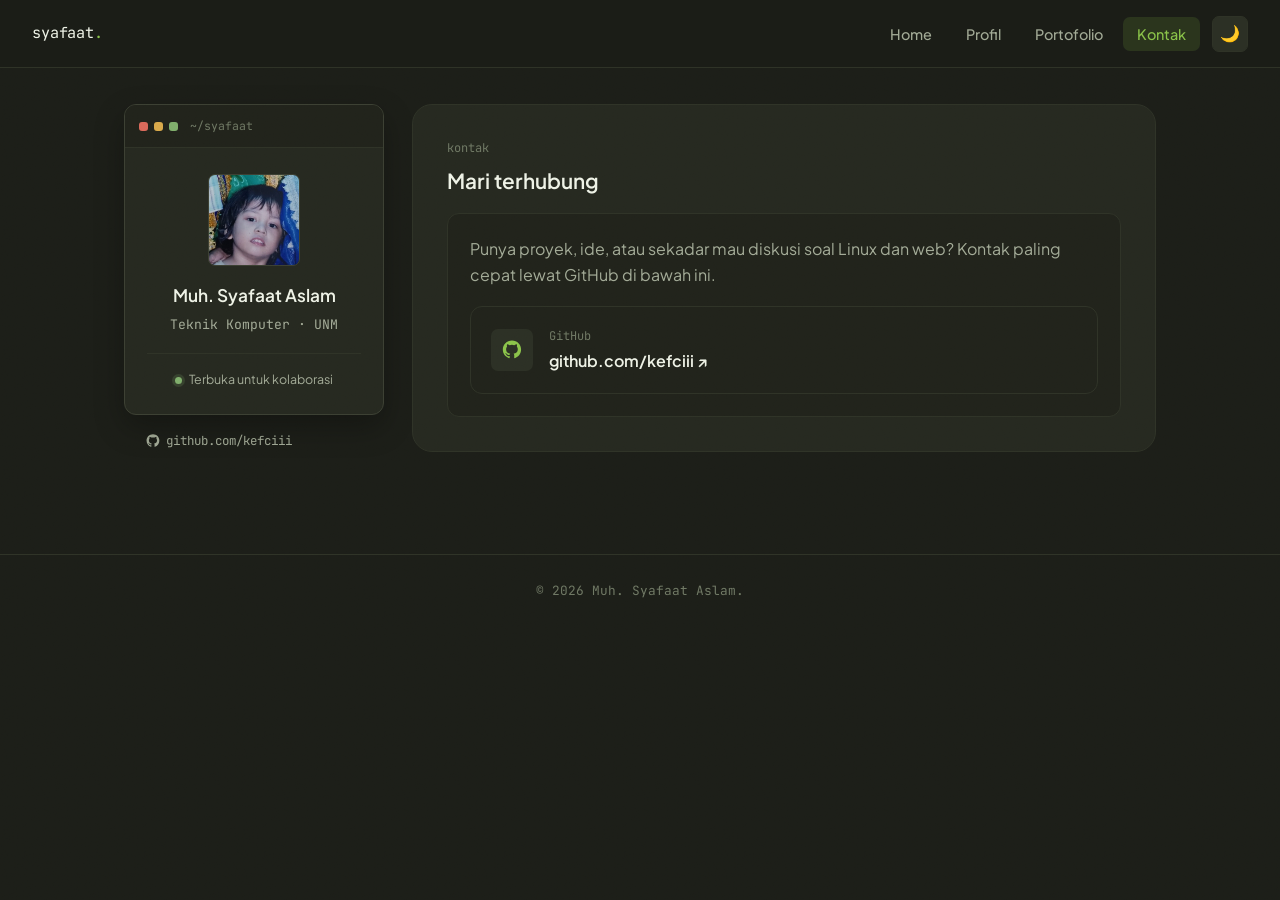
==== kontak.html @ 9907d19d "Portofolio" ====
<!DOCTYPE html>
<html lang="id">
<head>
    <meta charset="UTF-8">
    <meta name="viewport" content="width=device-width, initial-scale=1.0">
    <title>Kontak — Muh. Syafaat Aslam</title>
    <meta name="description" content="Hubungi Muh. Syafaat Aslam, mahasiswa Teknik Komputer UNM, lewat GitHub.">
    <meta name="theme-color" content="#16140f">
    <link rel="icon" type="image/svg+xml" href="favicon.svg">
    <link rel="stylesheet" href="style.css" type="text/css">
</head>
<body>

    <a href="#rightcolumn" class="skip-link">Lewati ke konten utama</a>

    <nav id="menu">
        <a href="index.html" class="brand">syafaat<span>.</span></a>
        <div class="nav-right">
        <ul class="nav-links">
            <li><a href="index.html">Home</a></li>
            <li><a href="profil.html">Profil</a></li>
            <li><a href="portofolio.html">Portofolio</a></li>
            <li><a href="kontak.html">Kontak</a></li>
        </ul>
        <button id="theme-toggle" class="theme-toggle-btn" type="button" aria-label="Ganti tema">🌙</button>
        </div>
    </nav>

    <div id="wrapper">
        <div id="leftcolumn">
            <aside class="profile-card">
                <div class="card-chrome">
                    <span class="dot red"></span>
                    <span class="dot yellow"></span>
                    <span class="dot green"></span>
                    <span class="chrome-label">~/syafaat</span>
                </div>
                <div class="profile-body">
                    <div class="avatar"><img src="foto_profil.jpg" alt="Foto Muh. Syafaat Aslam"></div>
                    <b>Muh. Syafaat Aslam</b>
                    <p class="infotext">Teknik Komputer · UNM</p>
                    <div class="status-row">
                        <span class="status-dot"></span>
                        <span>Terbuka untuk kolaborasi</span>
                    </div>
                </div>
            </aside>
            <a href="https://github.com/kefciii" target="_blank" rel="noopener noreferrer" class="sidebar-link" style="margin-left: 22px;">
                <svg viewBox="0 0 24 24" fill="currentColor" aria-hidden="true"><path d="M12 .5C5.73.5.98 5.24.98 11.52c0 4.84 3.14 8.94 7.49 10.39.55.1.75-.24.75-.53 0-.26-.01-1.13-.02-2.05-3.05.66-3.7-1.3-3.7-1.3-.5-1.27-1.22-1.6-1.22-1.6-.99-.68.08-.67.08-.67 1.1.08 1.68 1.13 1.68 1.13.98 1.67 2.56 1.19 3.19.91.1-.71.38-1.19.7-1.46-2.44-.28-5-1.22-5-5.43 0-1.2.43-2.18 1.13-2.94-.11-.28-.49-1.4.11-2.92 0 0 .92-.3 3.02 1.12a10.5 10.5 0 0 1 5.5 0c2.1-1.42 3.02-1.12 3.02-1.12.6 1.52.22 2.64.11 2.92.7.76 1.13 1.74 1.13 2.94 0 4.22-2.57 5.15-5.02 5.42.39.34.74 1 .74 2.03 0 1.47-.01 2.65-.01 3.01 0 .29.2.64.76.53 4.34-1.45 7.48-5.55 7.48-10.39C23.02 5.24 18.27.5 12 .5Z"/></svg>
                github.com/kefciii
            </a>
        </div>

        <main id="rightcolumn" tabindex="-1">
            <section id="kontak" class="content-section">
                <span class="section-kicker">kontak</span>
                <h2>Mari terhubung</h2>
                <div class="transparent-box">
                    <p>Punya proyek, ide, atau sekadar mau diskusi soal Linux dan web? Kontak paling cepat lewat GitHub di bawah ini.</p>

                    <a href="https://github.com/kefciii" target="_blank" class="contact-card">
                        <span class="contact-icon">
                            <svg viewBox="0 0 24 24" fill="currentColor" aria-hidden="true"><path d="M12 .5C5.73.5.98 5.24.98 11.52c0 4.84 3.14 8.94 7.49 10.39.55.1.75-.24.75-.53 0-.26-.01-1.13-.02-2.05-3.05.66-3.7-1.3-3.7-1.3-.5-1.27-1.22-1.6-1.22-1.6-.99-.68.08-.67.08-.67 1.1.08 1.68 1.13 1.68 1.13.98 1.67 2.56 1.19 3.19.91.1-.71.38-1.19.7-1.46-2.44-.28-5-1.22-5-5.43 0-1.2.43-2.18 1.13-2.94-.11-.28-.49-1.4.11-2.92 0 0 .92-.3 3.02 1.12a10.5 10.5 0 0 1 5.5 0c2.1-1.42 3.02-1.12 3.02-1.12.6 1.52.22 2.64.11 2.92.7.76 1.13 1.74 1.13 2.94 0 4.22-2.57 5.15-5.02 5.42.39.34.74 1 .74 2.03 0 1.47-.01 2.65-.01 3.01 0 .29.2.64.76.53 4.34-1.45 7.48-5.55 7.48-10.39C23.02 5.24 18.27.5 12 .5Z"/></svg>
                        </span>
                        <span class="contact-meta">
                            <span class="contact-label">GitHub</span>
                            <span class="contact-value">github.com/kefciii ↗</span>
                        </span>
                    </a>
                </div>
            </section>
        </main>
    </div>

    <div class="footer">
        © 2026 Muh. Syafaat Aslam.
    </div>

    <script src="script.js" defer></script>
</body>
</html>
---- style.css ----
@import url('https://fonts.googleapis.com/css2?family=Plus+Jakarta+Sans:wght@400;500;600;700&family=JetBrains+Mono:wght@400;500;600&display=swap');

:root {
    --bg: #1c1e18;
    --bg-soft: #21231b;
    --card: #262920;
    --card-alt: #2c3025;
    --border: #3c4033;
    --border-soft: #2f3327;
    --text-main: #eef2e6;
    --text-muted: #a3ab97;
    --text-faint: #6f7864;
    --accent: #8bc34a;
    --accent-dim: #6ea23a;
    --accent-soft: rgba(139, 195, 74, 0.14);
    --accent-shadow: rgba(139, 195, 74, 0.24);
    --sans: 'Plus Jakarta Sans', sans-serif;
    --mono: 'JetBrains Mono', ui-monospace, monospace;
    --radius-lg: 20px;
    --radius-md: 12px;
    --radius-sm: 7px;

    color-scheme: dark;
    transition: background-color 0.25s ease, color 0.25s ease, border-color 0.25s ease;
}

/* ---------- LIGHT THEME ---------- */
:root[data-theme="light"] {
    color-scheme: light;
    --bg: #f5f6f1;
    --bg-soft: #eceee6;
    --card: #ffffff;
    --card-alt: #eef0e8;
    --border: #d8dccd;
    --border-soft: #e4e7dc;
    --text-main: #1c1e18;
    --text-muted: #52584a;
    --text-faint: #838c74;
    --accent: #5c9a2c;
    --accent-dim: #4a7d23;
    --accent-soft: rgba(92, 154, 44, 0.12);
    --accent-shadow: rgba(92, 154, 44, 0.18);
}

* {
    margin: 0;
    padding: 0;
    box-sizing: border-box;
}

html {
    scroll-behavior: smooth;
}

body {
    background-color: var(--bg);
    color: var(--text-main);
    font-family: var(--sans);
    line-height: 1.6;
    overflow-x: hidden;
    position: relative;
}

/* subtle grain overlay to break flat digital surfaces */
body::before {
    content: "";
    position: fixed;
    inset: 0;
    z-index: 3;
    pointer-events: none;
    opacity: 0.05;
    mix-blend-mode: overlay;
    background-image: url("data:image/svg+xml,%3Csvg xmlns='http://www.w3.org/2000/svg' width='120' height='120'%3E%3Cfilter id='n'%3E%3CfeTurbulence type='fractalNoise' baseFrequency='0.9' numOctaves='2' stitchTiles='stitch'/%3E%3C/filter%3E%3Crect width='100%25' height='100%25' filter='url(%23n)'/%3E%3C/svg%3E");
}

@keyframes fadeInUp {
    from { opacity: 0; transform: translateY(16px); }
    to { opacity: 1; transform: translateY(0); }
}

.content-section, .profile-card {
    animation: fadeInUp 0.5s ease-out both;
}

.skip-link {
    position: absolute;
    left: 12px;
    top: -60px;
    background: var(--accent);
    color: #1c1e18;
    font-family: var(--mono);
    font-size: 0.85rem;
    font-weight: 600;
    padding: 10px 16px;
    border-radius: var(--radius-sm);
    z-index: 2000;
    transition: top 0.2s ease;
}

.skip-link:focus {
    top: 12px;
}

:focus-visible {
    outline: 2px solid var(--accent);
    outline-offset: 3px;
    border-radius: 4px;
}

#menu {
    display: flex;
    justify-content: space-between;
    align-items: center;
    height: 68px;
    width: 100%;
    background: rgba(28, 30, 24, 0.82);
    backdrop-filter: blur(10px);
    position: fixed;
    top: 0;
    left: 0;
    z-index: 1000;
    border-bottom: 1px solid var(--border-soft);
    padding: 0 32px;
}

.brand {
    font-family: var(--mono);
    font-size: 0.95rem;
    color: var(--text-main);
    text-decoration: none;
    letter-spacing: -0.01em;
}

.brand:hover {
    text-decoration: none;
    color: var(--text-main);
}

.brand span {
    color: var(--accent);
}

#menu ul.nav-links {
    display: flex;
    align-items: center;
    gap: 6px;
    list-style: none;
}

#menu ul.nav-links li {
    list-style: none;
}

#menu ul.nav-links a {
    text-decoration: none;
    color: var(--text-muted);
    font-weight: 500;
    font-size: 0.9rem;
    padding: 8px 14px;
    border-radius: var(--radius-sm);
    transition: color 0.2s ease, background 0.2s ease;
}

#menu ul.nav-links a:hover {
    color: var(--text-main);
    background: var(--card-alt);
}

#menu ul.nav-links a.active {
    color: var(--accent);
    background: var(--accent-soft);
}

.nav-right {
    display: flex;
    align-items: center;
    gap: 12px;
}

.theme-toggle-btn {
    width: 36px;
    height: 36px;
    display: flex;
    align-items: center;
    justify-content: center;
    background: var(--card-alt);
    border: 1px solid var(--border-soft);
    border-radius: var(--radius-sm);
    cursor: pointer;
    font-size: 1rem;
    line-height: 1;
    color: var(--text-main);
    transition: border-color 0.2s ease, transform 0.15s ease;
}

.theme-toggle-btn:hover {
    border-color: var(--accent-dim);
    transform: translateY(-1px);
}

#wrapper {
    max-width: 1080px;
    margin: 0 auto 40px auto;
    padding: 104px 24px 40px;
    display: flex;
    align-items: flex-start;
    gap: 28px;
}

#leftcolumn {
    width: 260px;
    flex-shrink: 0;
    position: sticky;
    top: 96px;
}

.profile-card {
    background-color: var(--card);
    border: 1px solid var(--border);
    border-radius: var(--radius-md);
    overflow: hidden;
    box-shadow: 0 12px 30px rgba(0, 0, 0, 0.28);
}

.card-chrome {
    display: flex;
    align-items: center;
    gap: 6px;
    padding: 12px 14px;
    border-bottom: 1px solid var(--border-soft);
    background: var(--bg-soft);
}

.dot {
    width: 9px;
    height: 9px;
    border-radius: 3px;
    display: inline-block;
}

.dot.red { background: #d9695a; }
.dot.yellow { background: #d9a94a; }
.dot.green { background: #7fae6b; }

.chrome-label {
    margin-left: 6px;
    font-family: var(--mono);
    font-size: 0.72rem;
    color: var(--text-faint);
}

.profile-body {
    padding: 26px 22px 24px;
    text-align: center;
}

.avatar {
    width: 92px;
    height: 92px;
    border-radius: var(--radius-sm);
    background: linear-gradient(155deg, var(--accent-soft), transparent);
    border: 1px solid var(--border);
    color: var(--accent);
    font-family: var(--mono);
    font-weight: 600;
    font-size: 1.35rem;
    display: flex;
    align-items: center;
    justify-content: center;
    margin: 0 auto 16px;
    overflow: hidden;
}

.avatar img {
    width: 100%;
    height: 100%;
    object-fit: cover;
    object-position: 50% 50%;
    display: block;
}

.profile-body b {
    font-size: 1.08rem;
    color: var(--text-main);
    display: block;
    margin-bottom: 4px;
    font-weight: 600;
}

.infotext {
    font-size: 0.82rem;
    color: var(--text-muted);
    font-family: var(--mono);
}

.status-row {
    display: flex;
    align-items: center;
    justify-content: center;
    gap: 7px;
    margin-top: 18px;
    padding-top: 16px;
    border-top: 1px solid var(--border-soft);
    font-size: 0.78rem;
    color: var(--text-muted);
}

.status-dot {
    width: 7px;
    height: 7px;
    border-radius: 50%;
    background: #7fae6b;
    box-shadow: 0 0 0 3px rgba(127, 174, 107, 0.18);
}

.sidebar-link {
    display: inline-flex;
    align-items: center;
    gap: 6px;
    margin-top: 16px;
    font-family: var(--mono);
    font-size: 0.78rem;
    color: var(--text-muted);
    text-decoration: none;
    transition: color 0.2s ease;
}

.sidebar-link:hover {
    color: var(--accent);
    text-decoration: none;
}

.sidebar-link svg {
    width: 14px;
    height: 14px;
}

#rightcolumn {
    flex: 1;
    min-width: 0;
}

.content-section {
    background-color: var(--card);
    border: 1px solid var(--border-soft);
    border-radius: var(--radius-lg);
    padding: 34px;
    margin-bottom: 22px;
}

.eyebrow {
    font-family: var(--mono);
    font-size: 0.85rem;
    color: var(--accent);
    margin-bottom: 14px;
    display: inline-block;
}

.headlines {
    font-size: clamp(1.7rem, 3.6vw, 2.5rem);
    line-height: 1.12;
    letter-spacing: -0.015em;
    margin-bottom: 16px;
    color: var(--text-main);
    text-wrap: balance;
    font-weight: 700;
    max-width: 22ch;
}

.sublines {
    color: var(--text-muted);
    font-size: 1rem;
    max-width: 58ch;
}

.stat-row {
    display: flex;
    flex-wrap: wrap;
    gap: 10px;
    margin-top: 24px;
}

.stat-chip {
    font-family: var(--mono);
    font-size: 0.78rem;
    color: var(--text-muted);
    background: var(--card-alt);
    border: 1px solid var(--border-soft);
    padding: 7px 12px;
    border-radius: 999px;
}

.hero-actions {
    display: flex;
    gap: 12px;
    margin-top: 28px;
    flex-wrap: wrap;
}

.btn {
    font-family: var(--sans);
    font-weight: 600;
    font-size: 0.9rem;
    padding: 11px 20px;
    border-radius: var(--radius-sm);
    text-decoration: none;
    display: inline-block;
    transition: transform 0.15s ease, background 0.2s ease, border-color 0.2s ease;
}

.btn-primary {
    background: var(--accent);
    color: #1c1e18;
}

.btn-primary:hover {
    background: #a3d968;
    transform: translateY(-1px);
}

.btn-primary:active {
    transform: translateY(0) scale(0.98);
}

.btn-ghost {
    border: 1px solid var(--border);
    color: var(--text-main);
}

.btn-ghost:hover {
    border-color: var(--accent);
    color: var(--accent);
}

h2 {
    color: var(--text-main);
    font-weight: 600;
    font-size: 1.3rem;
    margin-bottom: 4px;
}

.section-kicker {
    font-family: var(--mono);
    font-size: 0.75rem;
    color: var(--text-faint);
    text-transform: lowercase;
    margin-bottom: 6px;
    display: block;
}

p { color: var(--text-muted); font-size: 1rem; }

.transparent-box {
    background: var(--bg-soft);
    border: 1px solid var(--border-soft);
    padding: 22px;
    border-radius: var(--radius-md);
    margin-top: 16px;
}

.skill-list {
    margin-top: 20px;
    display: flex;
    flex-direction: column;
}

.skill-row {
    display: grid;
    grid-template-columns: 56px 1fr;
    gap: 18px;
    padding: 20px 0;
    border-top: 1px solid var(--border-soft);
    transition: padding-left 0.2s ease;
}

.skill-row:first-child { border-top: none; }

.skill-row:hover { padding-left: 6px; }

.skill-num {
    font-family: var(--mono);
    color: var(--border);
    font-size: 1.3rem;
    font-weight: 600;
    transition: color 0.2s ease;
}

.skill-row:hover .skill-num { color: var(--accent); }

.skill-row h3 {
    font-size: 1.02rem;
    color: var(--text-main);
    font-weight: 600;
    margin-bottom: 6px;
}

.skill-row p {
    font-size: 0.92rem;
    max-width: 54ch;
}

.skill-tags {
    margin-top: 10px;
    font-family: var(--mono);
    font-size: 0.72rem;
    color: var(--accent-dim);
}

.project-window {
    border: 1px solid var(--border);
    border-radius: var(--radius-md);
    overflow: hidden;
    margin-top: 16px;
    transition: transform 0.25s ease, box-shadow 0.25s ease, border-color 0.25s ease;
}

.project-window:hover {
    transform: translateY(-4px);
    border-color: var(--accent-dim);
    box-shadow: 0 16px 34px var(--accent-shadow);
}

.window-bar {
    display: flex;
    align-items: center;
    gap: 8px;
    padding: 10px 14px;
    background: var(--bg-soft);
    border-bottom: 1px solid var(--border-soft);
}

.url-pill {
    margin-left: 10px;
    flex: 1;
    min-width: 0;
    font-family: var(--mono);
    font-size: 0.72rem;
    color: var(--text-faint);
    background: var(--card);
    border: 1px solid var(--border-soft);
    border-radius: 999px;
    padding: 4px 12px;
    overflow: hidden;
    text-overflow: ellipsis;
    white-space: nowrap;
}

.window-preview {
    height: 150px;
    background:
        radial-gradient(circle at 15% 20%, var(--accent-shadow), transparent 45%),
        radial-gradient(circle at 85% 80%, rgba(226,166,64,0.1), transparent 50%),
        repeating-linear-gradient(135deg, var(--card-alt) 0 2px, var(--bg-soft) 2px 26px);
}

.window-body {
    padding: 24px;
    background: var(--card);
}

.window-body h3 {
    font-size: 1.15rem;
    color: var(--text-main);
    margin-bottom: 8px;
}

.tech-line {
    font-family: var(--mono);
    font-size: 0.75rem;
    color: var(--accent-dim);
    margin: 12px 0 4px;
    display: block;
}

.window-link {
    display: inline-flex;
    align-items: center;
    gap: 6px;
    margin-top: 14px;
    font-weight: 600;
    font-size: 0.9rem;
}

.more-note {
    margin-top: 18px;
    padding: 16px 20px;
    border: 1px dashed var(--border);
    border-radius: var(--radius-md);
    font-family: var(--mono);
    font-size: 0.8rem;
    color: var(--text-faint);
}

.contact-card {
    display: flex;
    align-items: center;
    gap: 16px;
    margin-top: 18px;
    padding: 20px;
    background: var(--bg-soft);
    border: 1px solid var(--border-soft);
    border-radius: var(--radius-md);
    text-decoration: none;
    transition: border-color 0.2s ease, transform 0.2s ease;
}

.contact-card:hover {
    border-color: var(--accent-dim);
    transform: translateY(-2px);
    text-decoration: none;
}

.contact-icon {
    width: 42px;
    height: 42px;
    border-radius: var(--radius-sm);
    background: var(--card-alt);
    display: flex;
    align-items: center;
    justify-content: center;
    flex-shrink: 0;
    color: var(--accent);
}

.contact-icon svg { width: 20px; height: 20px; }

.contact-meta span {
    display: block;
}

.contact-label {
    font-size: 0.75rem;
    color: var(--text-faint);
    font-family: var(--mono);
}

.contact-value {
    color: var(--text-main);
    font-weight: 600;
    margin-top: 2px;
}

a {
    color: var(--accent);
    text-decoration: none;
    transition: color 0.2s ease;
}

a:hover {
    color: #a3d968;
    text-decoration: underline;
}

.footer {
    text-align: center;
    padding: 26px;
    color: var(--text-faint);
    font-size: 0.8rem;
    font-family: var(--mono);
    border-top: 1px solid var(--border-soft);
    margin-top: 10px;
}

@media (max-width: 820px) {
    #wrapper {
        flex-direction: column;
        align-items: stretch;
        padding-top: 92px;
    }

    #leftcolumn {
        position: static;
        width: 100%;
    }

    .profile-body {
        text-align: left;
        display: grid;
        grid-template-columns: auto 1fr;
        column-gap: 16px;
        row-gap: 2px;
        grid-template-areas:
            "avatar name"
            "avatar sub"
            "status status";
    }
    .avatar { margin: 0; grid-area: avatar; align-self: start; }
    .profile-body b { grid-area: name; }
    .infotext { grid-area: sub; }
    .status-row {
        grid-area: status;
        justify-content: flex-start;
        margin-top: 14px;
    }
    .sidebar-link { justify-content: flex-start; }

    #menu { padding: 0 18px; }
    #menu ul.nav-links { gap: 2px; }
    #menu ul.nav-links a { padding: 8px 10px; font-size: 0.84rem; }

    .content-section { padding: 24px; }
}

/* ---------- SCROLL REVEAL ---------- */
.reveal-init {
    opacity: 0;
    transform: translateY(24px);
    transition: opacity 0.6s ease, transform 0.6s ease;
}

.reveal-visible {
    opacity: 1;
    transform: translateY(0);
}

@media (prefers-reduced-motion: reduce) {
    html { scroll-behavior: auto; }
    *, *::before, *::after {
        animation-duration: 0.001ms !important;
        transition-duration: 0.001ms !important;
    }
}
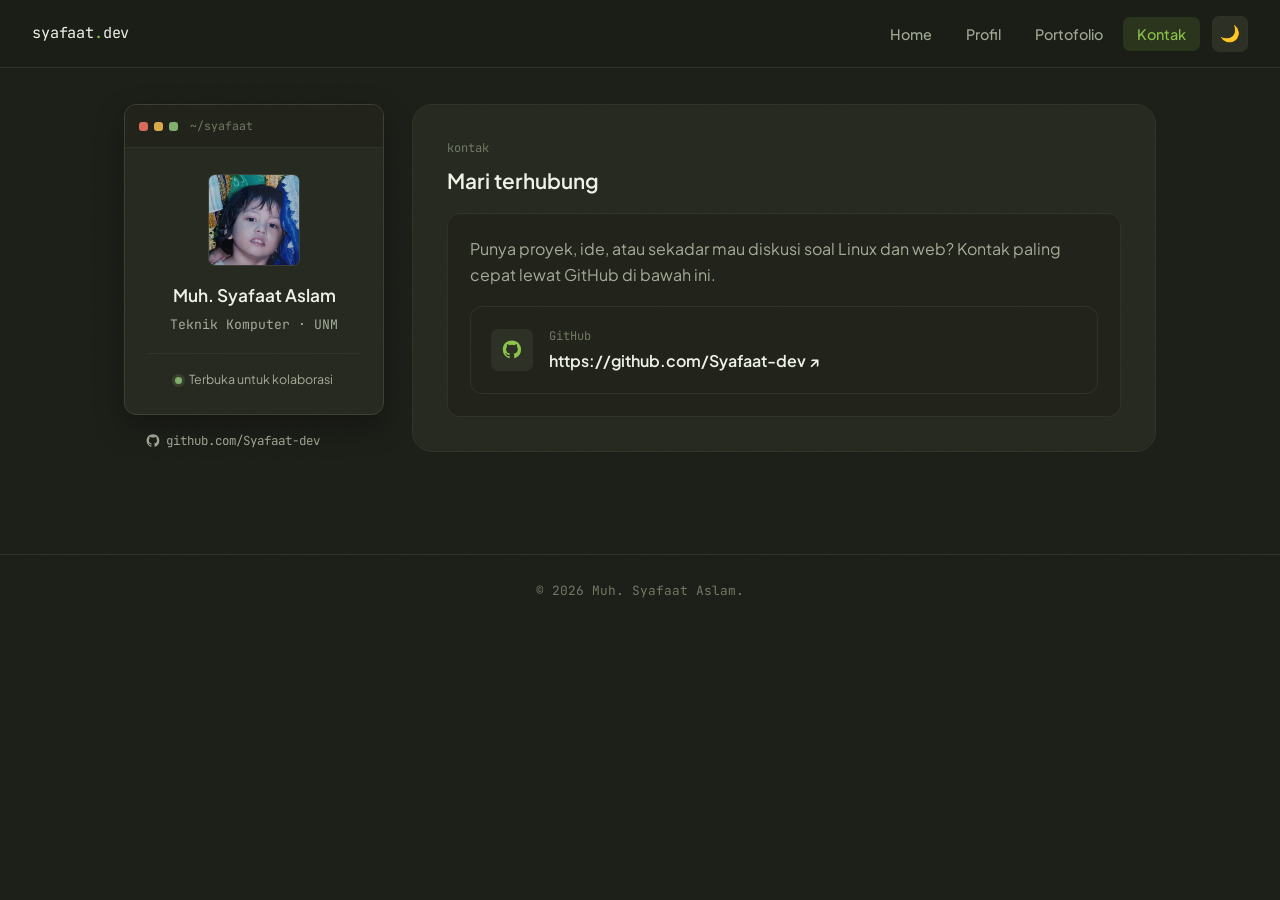
==== commit 6b8f7a65: "Menambahkan Dark Mode" ====
--- a/kontak.html
+++ b/kontak.html
@@ -14,7 +14,7 @@
     <a href="#rightcolumn" class="skip-link">Lewati ke konten utama</a>
 
     <nav id="menu">
-        <a href="index.html" class="brand">syafaat<span>.</span></a>
+        <a href="index.html" class="brand">syafaat<span>.</span>dev</a>
         <div class="nav-right">
         <ul class="nav-links">
             <li><a href="index.html">Home</a></li>
@@ -45,9 +45,9 @@
                     </div>
                 </div>
             </aside>
-            <a href="https://github.com/kefciii" target="_blank" rel="noopener noreferrer" class="sidebar-link" style="margin-left: 22px;">
+            <a href="https://github.com/Syafaat-dev" target="_blank" rel="noopener noreferrer" class="sidebar-link" style="margin-left: 22px;">
                 <svg viewBox="0 0 24 24" fill="currentColor" aria-hidden="true"><path d="M12 .5C5.73.5.98 5.24.98 11.52c0 4.84 3.14 8.94 7.49 10.39.55.1.75-.24.75-.53 0-.26-.01-1.13-.02-2.05-3.05.66-3.7-1.3-3.7-1.3-.5-1.27-1.22-1.6-1.22-1.6-.99-.68.08-.67.08-.67 1.1.08 1.68 1.13 1.68 1.13.98 1.67 2.56 1.19 3.19.91.1-.71.38-1.19.7-1.46-2.44-.28-5-1.22-5-5.43 0-1.2.43-2.18 1.13-2.94-.11-.28-.49-1.4.11-2.92 0 0 .92-.3 3.02 1.12a10.5 10.5 0 0 1 5.5 0c2.1-1.42 3.02-1.12 3.02-1.12.6 1.52.22 2.64.11 2.92.7.76 1.13 1.74 1.13 2.94 0 4.22-2.57 5.15-5.02 5.42.39.34.74 1 .74 2.03 0 1.47-.01 2.65-.01 3.01 0 .29.2.64.76.53 4.34-1.45 7.48-5.55 7.48-10.39C23.02 5.24 18.27.5 12 .5Z"/></svg>
-                github.com/kefciii
+                github.com/Syafaat-dev
             </a>
         </div>
 
@@ -58,13 +58,13 @@
                 <div class="transparent-box">
                     <p>Punya proyek, ide, atau sekadar mau diskusi soal Linux dan web? Kontak paling cepat lewat GitHub di bawah ini.</p>
 
-                    <a href="https://github.com/kefciii" target="_blank" class="contact-card">
+                    <a href="https://github.com/Syafaat-dev" target="_blank" class="contact-card">
                         <span class="contact-icon">
                             <svg viewBox="0 0 24 24" fill="currentColor" aria-hidden="true"><path d="M12 .5C5.73.5.98 5.24.98 11.52c0 4.84 3.14 8.94 7.49 10.39.55.1.75-.24.75-.53 0-.26-.01-1.13-.02-2.05-3.05.66-3.7-1.3-3.7-1.3-.5-1.27-1.22-1.6-1.22-1.6-.99-.68.08-.67.08-.67 1.1.08 1.68 1.13 1.68 1.13.98 1.67 2.56 1.19 3.19.91.1-.71.38-1.19.7-1.46-2.44-.28-5-1.22-5-5.43 0-1.2.43-2.18 1.13-2.94-.11-.28-.49-1.4.11-2.92 0 0 .92-.3 3.02 1.12a10.5 10.5 0 0 1 5.5 0c2.1-1.42 3.02-1.12 3.02-1.12.6 1.52.22 2.64.11 2.92.7.76 1.13 1.74 1.13 2.94 0 4.22-2.57 5.15-5.02 5.42.39.34.74 1 .74 2.03 0 1.47-.01 2.65-.01 3.01 0 .29.2.64.76.53 4.34-1.45 7.48-5.55 7.48-10.39C23.02 5.24 18.27.5 12 .5Z"/></svg>
                         </span>
                         <span class="contact-meta">
                             <span class="contact-label">GitHub</span>
-                            <span class="contact-value">github.com/kefciii ↗</span>
+                            <span class="contact-value">https://github.com/Syafaat-dev ↗</span>
                         </span>
                     </a>
                 </div>
--- a/style.css
+++ b/style.css
@@ -24,7 +24,6 @@
     transition: background-color 0.25s ease, color 0.25s ease, border-color 0.25s ease;
 }
 
-/* ---------- LIGHT THEME ---------- */
 :root[data-theme="light"] {
     color-scheme: light;
     --bg: #f5f6f1;
@@ -61,7 +60,6 @@
     position: relative;
 }
 
-/* subtle grain overlay to break flat digital surfaces */
 body::before {
     content: "";
     position: fixed;
@@ -701,7 +699,6 @@
     .content-section { padding: 24px; }
 }
 
-/* ---------- SCROLL REVEAL ---------- */
 .reveal-init {
     opacity: 0;
     transform: translateY(24px);
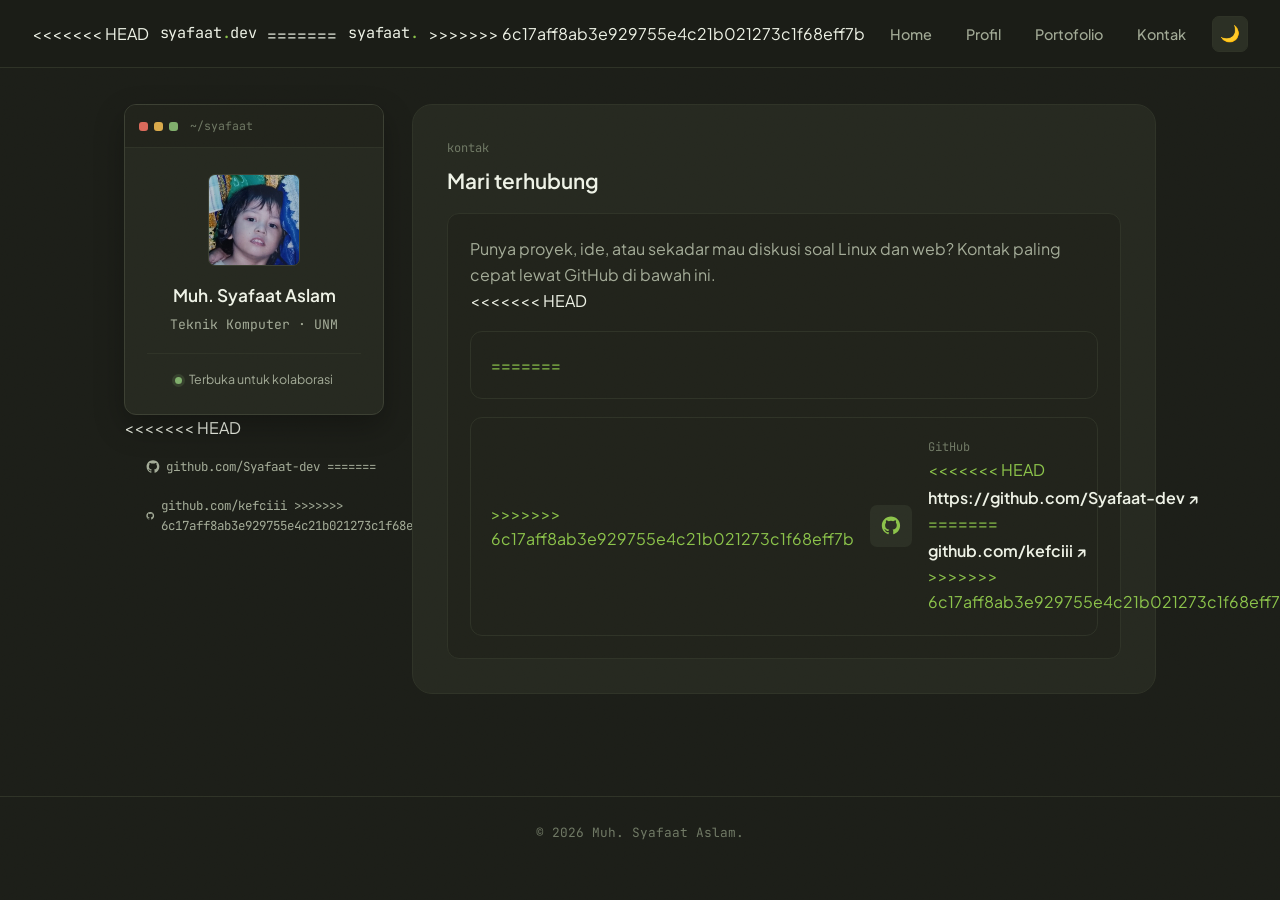
==== commit fe138306: "Dark Mode" ====
--- a/kontak.html
+++ b/kontak.html
@@ -14,7 +14,11 @@
     <a href="#rightcolumn" class="skip-link">Lewati ke konten utama</a>
 
     <nav id="menu">
+<<<<<<< HEAD
         <a href="index.html" class="brand">syafaat<span>.</span>dev</a>
+=======
+        <a href="index.html" class="brand">syafaat<span>.</span></a>
+>>>>>>> 6c17aff8ab3e929755e4c21b021273c1f68eff7b
         <div class="nav-right">
         <ul class="nav-links">
             <li><a href="index.html">Home</a></li>
@@ -45,9 +49,15 @@
                     </div>
                 </div>
             </aside>
+<<<<<<< HEAD
             <a href="https://github.com/Syafaat-dev" target="_blank" rel="noopener noreferrer" class="sidebar-link" style="margin-left: 22px;">
                 <svg viewBox="0 0 24 24" fill="currentColor" aria-hidden="true"><path d="M12 .5C5.73.5.98 5.24.98 11.52c0 4.84 3.14 8.94 7.49 10.39.55.1.75-.24.75-.53 0-.26-.01-1.13-.02-2.05-3.05.66-3.7-1.3-3.7-1.3-.5-1.27-1.22-1.6-1.22-1.6-.99-.68.08-.67.08-.67 1.1.08 1.68 1.13 1.68 1.13.98 1.67 2.56 1.19 3.19.91.1-.71.38-1.19.7-1.46-2.44-.28-5-1.22-5-5.43 0-1.2.43-2.18 1.13-2.94-.11-.28-.49-1.4.11-2.92 0 0 .92-.3 3.02 1.12a10.5 10.5 0 0 1 5.5 0c2.1-1.42 3.02-1.12 3.02-1.12.6 1.52.22 2.64.11 2.92.7.76 1.13 1.74 1.13 2.94 0 4.22-2.57 5.15-5.02 5.42.39.34.74 1 .74 2.03 0 1.47-.01 2.65-.01 3.01 0 .29.2.64.76.53 4.34-1.45 7.48-5.55 7.48-10.39C23.02 5.24 18.27.5 12 .5Z"/></svg>
                 github.com/Syafaat-dev
+=======
+            <a href="https://github.com/kefciii" target="_blank" rel="noopener noreferrer" class="sidebar-link" style="margin-left: 22px;">
+                <svg viewBox="0 0 24 24" fill="currentColor" aria-hidden="true"><path d="M12 .5C5.73.5.98 5.24.98 11.52c0 4.84 3.14 8.94 7.49 10.39.55.1.75-.24.75-.53 0-.26-.01-1.13-.02-2.05-3.05.66-3.7-1.3-3.7-1.3-.5-1.27-1.22-1.6-1.22-1.6-.99-.68.08-.67.08-.67 1.1.08 1.68 1.13 1.68 1.13.98 1.67 2.56 1.19 3.19.91.1-.71.38-1.19.7-1.46-2.44-.28-5-1.22-5-5.43 0-1.2.43-2.18 1.13-2.94-.11-.28-.49-1.4.11-2.92 0 0 .92-.3 3.02 1.12a10.5 10.5 0 0 1 5.5 0c2.1-1.42 3.02-1.12 3.02-1.12.6 1.52.22 2.64.11 2.92.7.76 1.13 1.74 1.13 2.94 0 4.22-2.57 5.15-5.02 5.42.39.34.74 1 .74 2.03 0 1.47-.01 2.65-.01 3.01 0 .29.2.64.76.53 4.34-1.45 7.48-5.55 7.48-10.39C23.02 5.24 18.27.5 12 .5Z"/></svg>
+                github.com/kefciii
+>>>>>>> 6c17aff8ab3e929755e4c21b021273c1f68eff7b
             </a>
         </div>
 
@@ -58,13 +68,21 @@
                 <div class="transparent-box">
                     <p>Punya proyek, ide, atau sekadar mau diskusi soal Linux dan web? Kontak paling cepat lewat GitHub di bawah ini.</p>
 
+<<<<<<< HEAD
                     <a href="https://github.com/Syafaat-dev" target="_blank" class="contact-card">
+=======
+                    <a href="https://github.com/kefciii" target="_blank" class="contact-card">
+>>>>>>> 6c17aff8ab3e929755e4c21b021273c1f68eff7b
                         <span class="contact-icon">
                             <svg viewBox="0 0 24 24" fill="currentColor" aria-hidden="true"><path d="M12 .5C5.73.5.98 5.24.98 11.52c0 4.84 3.14 8.94 7.49 10.39.55.1.75-.24.75-.53 0-.26-.01-1.13-.02-2.05-3.05.66-3.7-1.3-3.7-1.3-.5-1.27-1.22-1.6-1.22-1.6-.99-.68.08-.67.08-.67 1.1.08 1.68 1.13 1.68 1.13.98 1.67 2.56 1.19 3.19.91.1-.71.38-1.19.7-1.46-2.44-.28-5-1.22-5-5.43 0-1.2.43-2.18 1.13-2.94-.11-.28-.49-1.4.11-2.92 0 0 .92-.3 3.02 1.12a10.5 10.5 0 0 1 5.5 0c2.1-1.42 3.02-1.12 3.02-1.12.6 1.52.22 2.64.11 2.92.7.76 1.13 1.74 1.13 2.94 0 4.22-2.57 5.15-5.02 5.42.39.34.74 1 .74 2.03 0 1.47-.01 2.65-.01 3.01 0 .29.2.64.76.53 4.34-1.45 7.48-5.55 7.48-10.39C23.02 5.24 18.27.5 12 .5Z"/></svg>
                         </span>
                         <span class="contact-meta">
                             <span class="contact-label">GitHub</span>
+<<<<<<< HEAD
                             <span class="contact-value">https://github.com/Syafaat-dev ↗</span>
+=======
+                            <span class="contact-value">github.com/kefciii ↗</span>
+>>>>>>> 6c17aff8ab3e929755e4c21b021273c1f68eff7b
                         </span>
                     </a>
                 </div>
